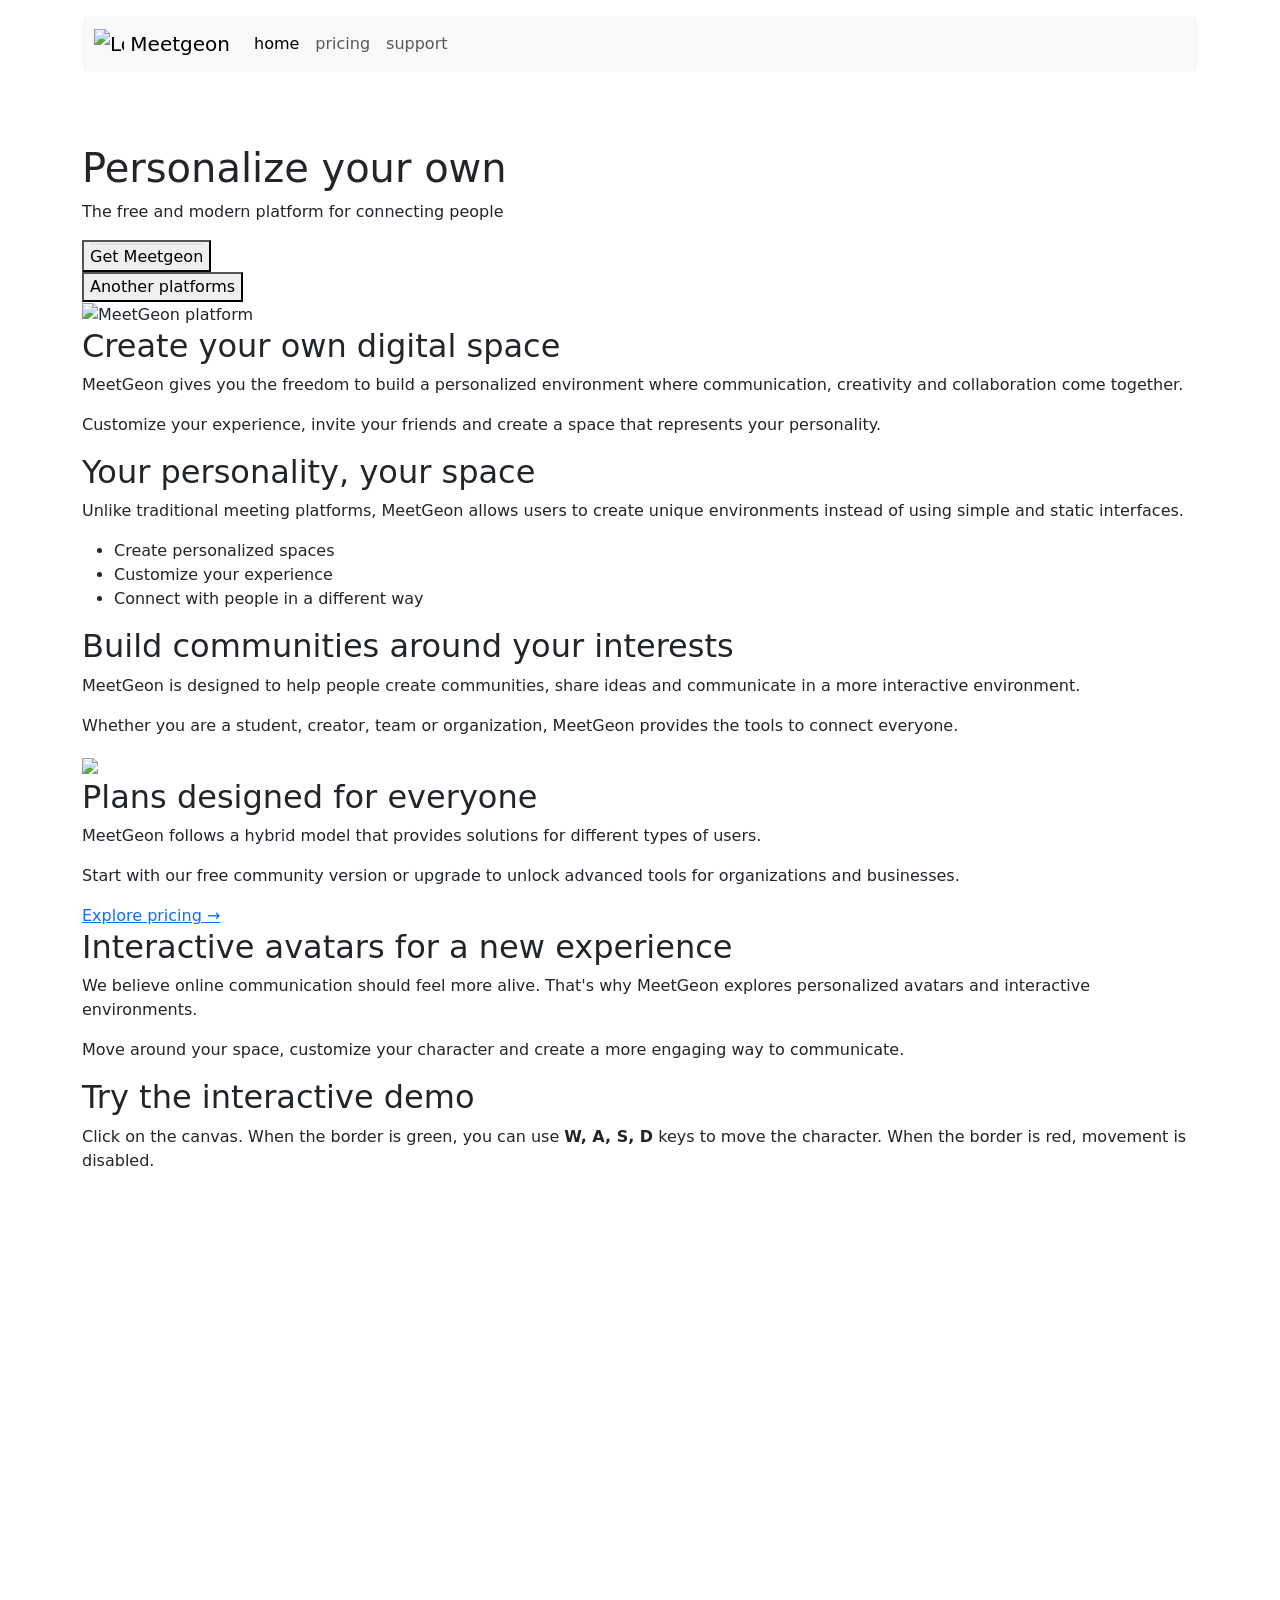
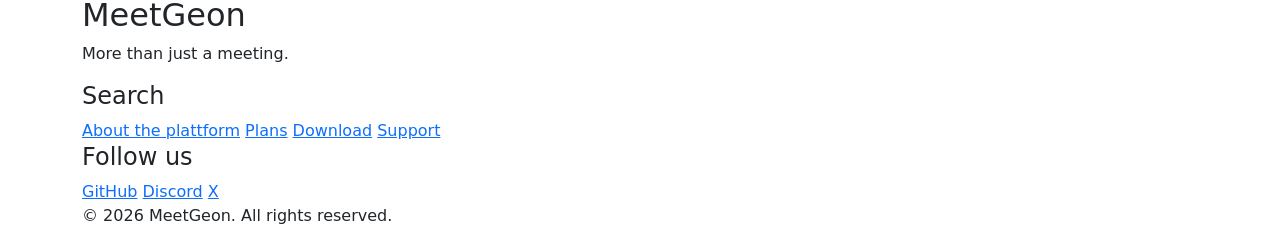
==== docs/index.html @ 1385c7f5 "links" ====
<!doctype html>
<html lang="en">
  <head>
    <title>Meetgeon</title>
    <!--Meta-->
    <meta charset="UTF-8" />
    <meta name="viewport" content="width=device-width, initial-scale=1.0" />
    <!--Boostrap-->
    <link
      href="https://cdn.jsdelivr.net/npm/bootstrap@5.3.3/dist/css/bootstrap.min.css"
      rel="stylesheet"
    />
    <!--Css-->
    <link rel="stylesheet" href="css/main.css" />
    <link rel="stylesheet" href="css/index.css" />
    <!--Js-->
    <script src="js/script.js" defer></script>
    <script src="js/player.js" defer></script>
    <!--Fonts-->
    <script src="https://cdn.jsdelivr.net/npm/typed.js@2.0.12"></script>
    <link rel="preconnect" href="https://fonts.googleapis.com" />
    <link rel="preconnect" href="https://fonts.gstatic.com" crossorigin />
    <link
      href="https://fonts.googleapis.com/css2?family=Inter:wght@300;400;500;600;700;800&display=swap"
      rel="stylesheet"
    />
    <!--Open Graph-->
    <meta property="og:title" content="Juni | Web Developer" />
    <meta property="og:description" content="Your trusted meeting platform" />
    <meta property="og:url" content="https://www.Meetgeon.com" />
    <meta property="og:type" content="website" />
    <meta property="og:site_name" content="Meetgeon" />
    <meta property="og:locale" content="en_US" />
    <meta property="og:image" content="" />
    <meta property="og:image:width" content="1200" />
    <meta property="og:image:height" content="630" />
    <meta property="og:image:type" content="image/jpg" />
    <meta property="og:image:alt" content="Preview of my website" />
  </head>
  <body>
    <!--Nav-bar-->
    <div class="container mt-3">
      <nav class="navbar navbar-expand-lg bg-body-tertiary rounded">
        <div class="container-fluid">
          <a class="navbar-brand" href="#">
            <img
              src="images/Logo.webp"
              width="30"
              height="30"
              class="d-inline-block align-top"
              alt="Logo"
            />
            Meetgeon
          </a>

          <button
            class="navbar-toggler"
            type="button"
            data-bs-toggle="collapse"
            data-bs-target="#navbarNav"
            aria-controls="navbarNav"
            aria-expanded="false"
            aria-label="Toggle navigation"
          >
            <span class="navbar-toggler-icon"></span>
          </button>

          <div class="collapse navbar-collapse" id="navbarNav">
            <ul class="navbar-nav">
              <li class="nav-item">
                <a class="nav-link active" href="index.html">home</a>
              </li>

              <li class="nav-item">
                <a class="nav-link" href="pricing.html">pricing</a>
              </li>

              <li class="nav-item">
                <a class="nav-link" href="support.html">support</a>
              </li>
            </ul>
            </div>
          </div>
        </div>
      </nav>
    </div>
    <!--Main-->
    <main class="container mt-4">
      <br />
      <br />
      <!--Title-->
      <div id="title">
        <h1>Personalize your own <span id="sub_ti"></span></h1>
        <p>The free and modern platform for connecting people</p>
        <button class="button">
          <div class="neon">
            <div class="gradient"></div>
          </div>
          <div class="border">
            <div class="gradient"></div>
          </div>
          <div class="content">Get Meetgeon</div>
        </button>
        <div class="container1">
          <button class="button1">Another platforms</button>
        </div>
      </div>
      <!--Card-introduction-->
      <section class="hero-feature">
        <div class="feature-image">
          <img src="images/Logo.webp" alt="MeetGeon platform" />
        </div>

        <div class="feature-content">
          <h2>Create your own digital space</h2>

          <p>
            MeetGeon gives you the freedom to build a personalized environment
            where communication, creativity and collaboration come together.
          </p>

          <p>
            Customize your experience, invite your friends and create a space
            that represents your personality.
          </p>
        </div>
      </section>
      <!--Card-->
      <section class="feature-card">
        <div class="feature-content">
          <h2>Your personality, your space</h2>

          <p>
            Unlike traditional meeting platforms, MeetGeon allows users to
            create unique environments instead of using simple and static
            interfaces.
          </p>

          <ul>
            <li>Create personalized spaces</li>

            <li>Customize your experience</li>

            <li>Connect with people in a different way</li>
          </ul>
        </div>
      </section>
      <!--Card-call-->
      <section class="feature-card">
        <div class="feature-content">
          <h2>Build communities around your interests</h2>
          <p>
            MeetGeon is designed to help people create communities, share ideas
            and communicate in a more interactive environment.
          </p>

          <p>
            Whether you are a student, creator, team or organization, MeetGeon
            provides the tools to connect everyone.
          </p>
          <div class="img_div">
             <img class="call" src="images/call.png">
          </div>
        </div>
      </section>
      <!--Card-pricing-->
      <section class="feature-card">
        <div class="feature-content">
          <h2>Plans designed for everyone</h2>

          <p>
            MeetGeon follows a hybrid model that provides solutions for
            different types of users.
          </p>

          <p>
            Start with our free community version or upgrade to unlock advanced
            tools for organizations and businesses.
          </p>

          <a href="pricing.html"> Explore pricing → </a>
        </div>
      </section>
      <!--Card_Canvas-->
      <section class="feature-card avatar-section">
        <div class="feature-content">
          <h2>Interactive avatars for a new experience</h2>

          <p>
            We believe online communication should feel more alive. That's why
            MeetGeon explores personalized avatars and interactive environments.
          </p>

          <p>
            Move around your space, customize your character and create a more
            engaging way to communicate.
          </p>
        </div>
      </section>
      <!--Card_Demo-->
      <section class="demo-section">
        <h2>Try the interactive demo</h2>
        <p>
          Click on the canvas. When the border is green, you can use
          <b>W, A, S, D</b> keys to move the character. When the border is red,
          movement is disabled.
        </p>
        <canvas id="canvas" width="800" height="400"></canvas>
      </section>
      <!--Footer-->
      <footer class="footer">
        <div class="footer-container">
          <div class="footer-brand">
            <h2>MeetGeon</h2>
            <p>More than just a meeting.</p>
          </div>

          <div class="footer-links">
            <h4>Search</h4>
            <a href="index.html">About the plattform</a>
            <a href="pricing.html">Plans</a>
            <a href="#">Download</a>
            <a href="support.html">Support</a>
          </div>

          <div class="footer-social">
            <h4>Follow us</h4>
            <a href="https://github.com/JuniDevCR/Project-Meetgeon"><i class="bi bi-github"></i> GitHub</a>
            <a href="https://discord.gg/W8zQ3StuV"><i class="bi bi-discord"></i> Discord</a>
            <a href="https://x.com/MeetGeon"><i class="bi bi-twitter-x"></i> X</a>
          </div>
        </div>

        <div class="footer-bottom">
          <p>© 2026 MeetGeon. All rights reserved.</p>
        </div>
      </footer>
    </main>

    <script src="https://cdn.jsdelivr.net/npm/bootstrap@5.3.3/dist/js/bootstrap.bundle.min.js"></script>
  </body>
</html>
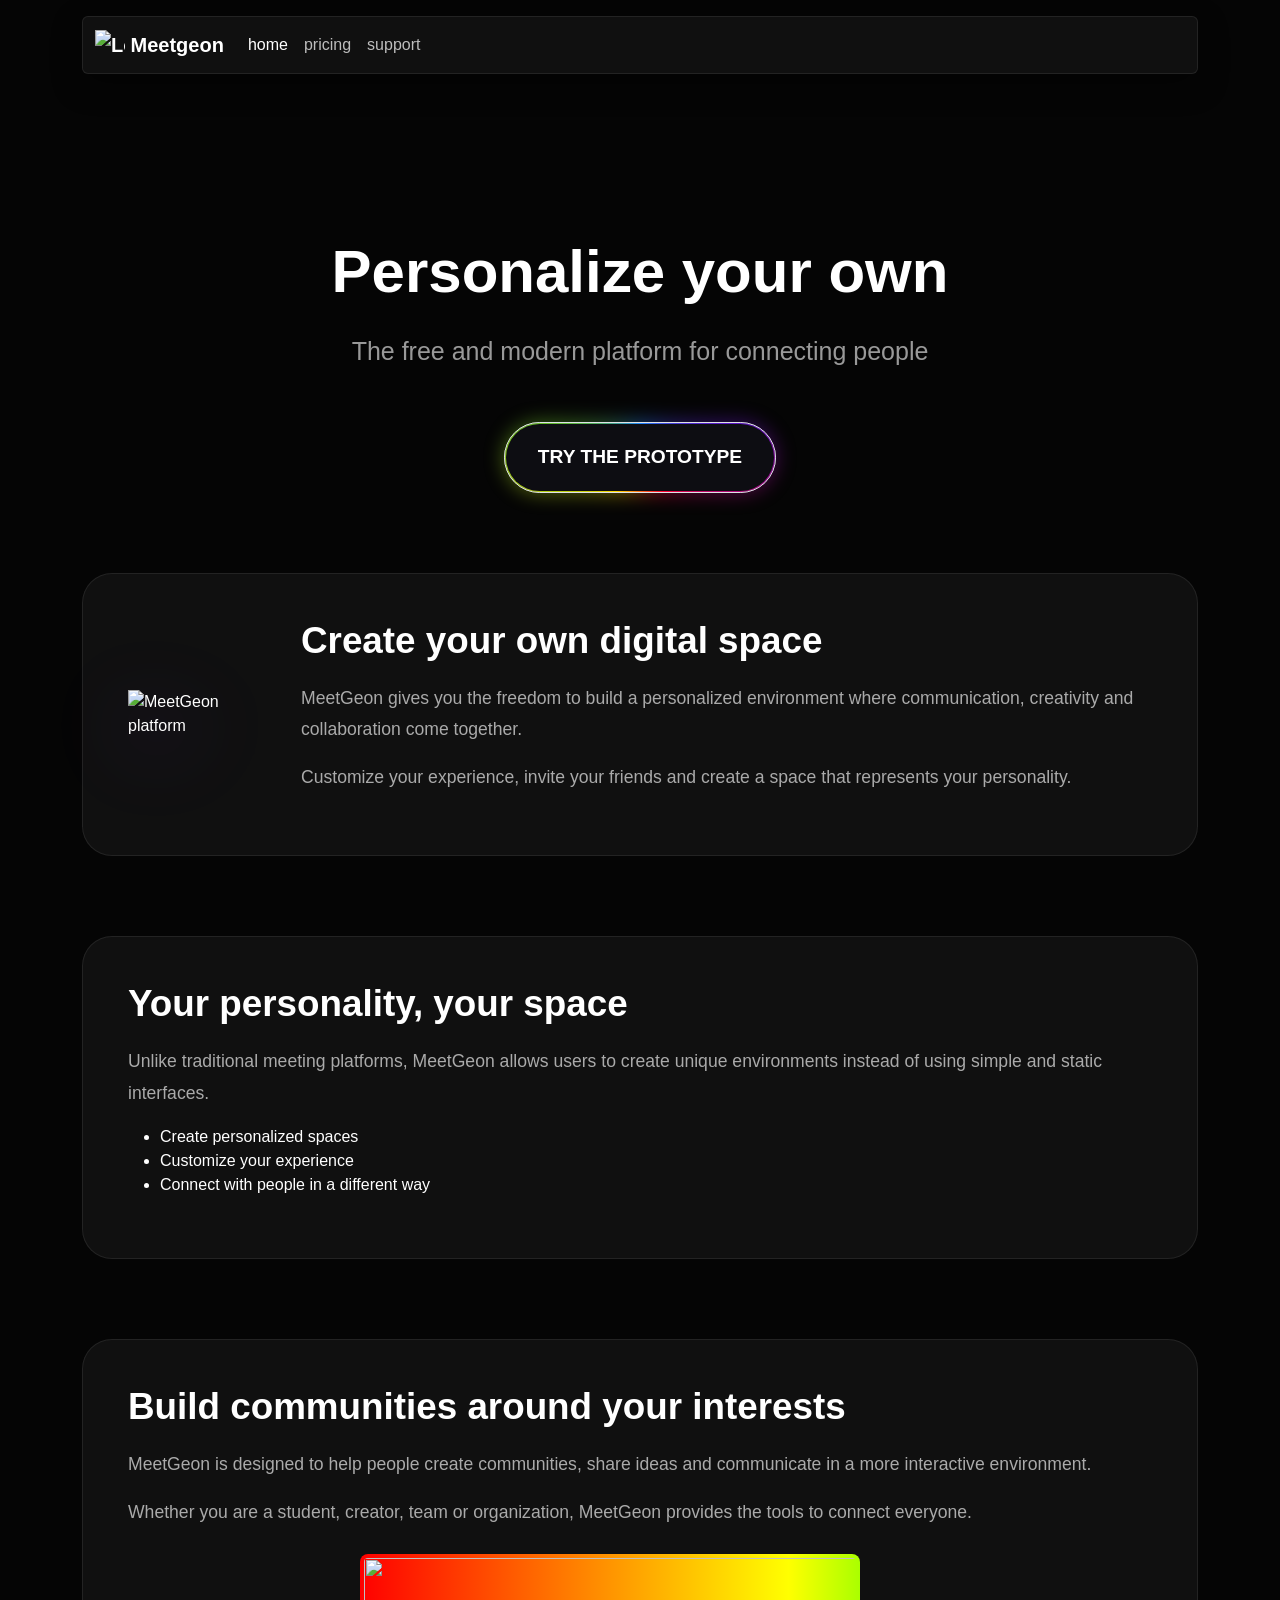
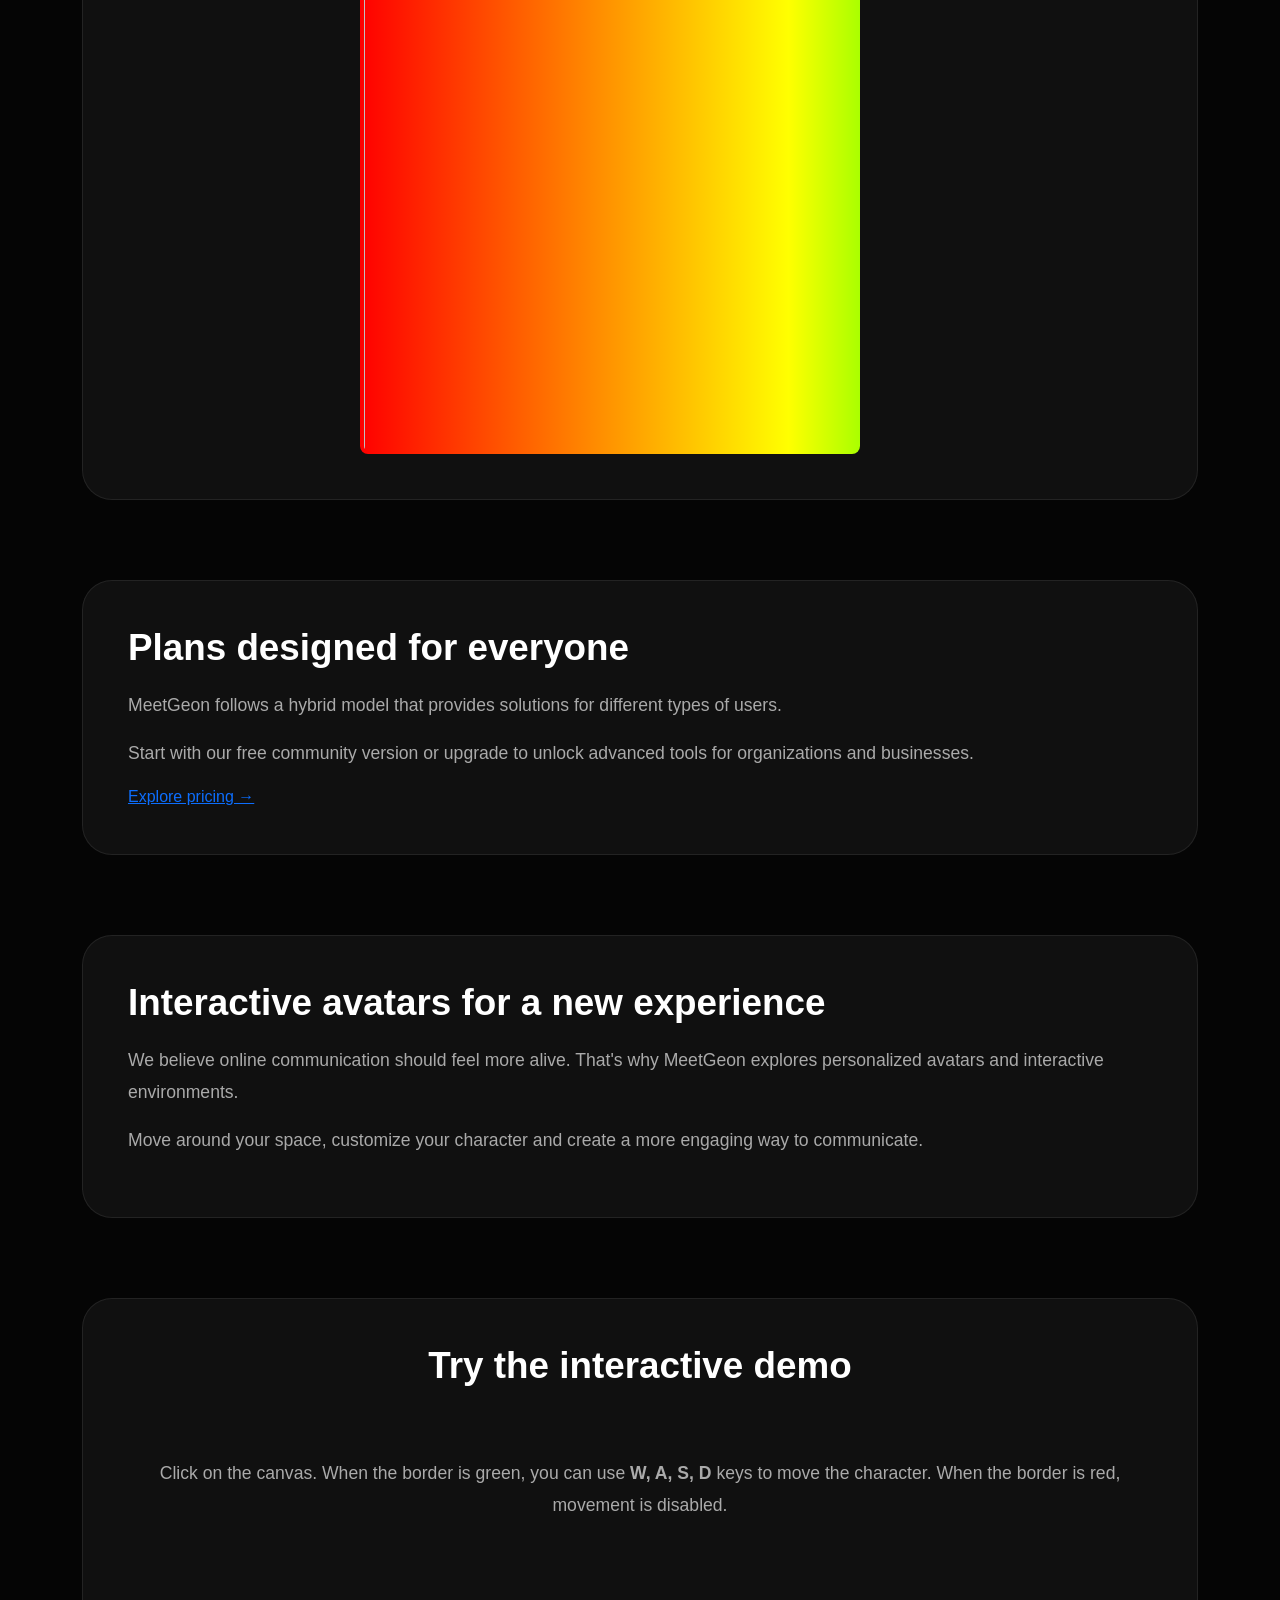
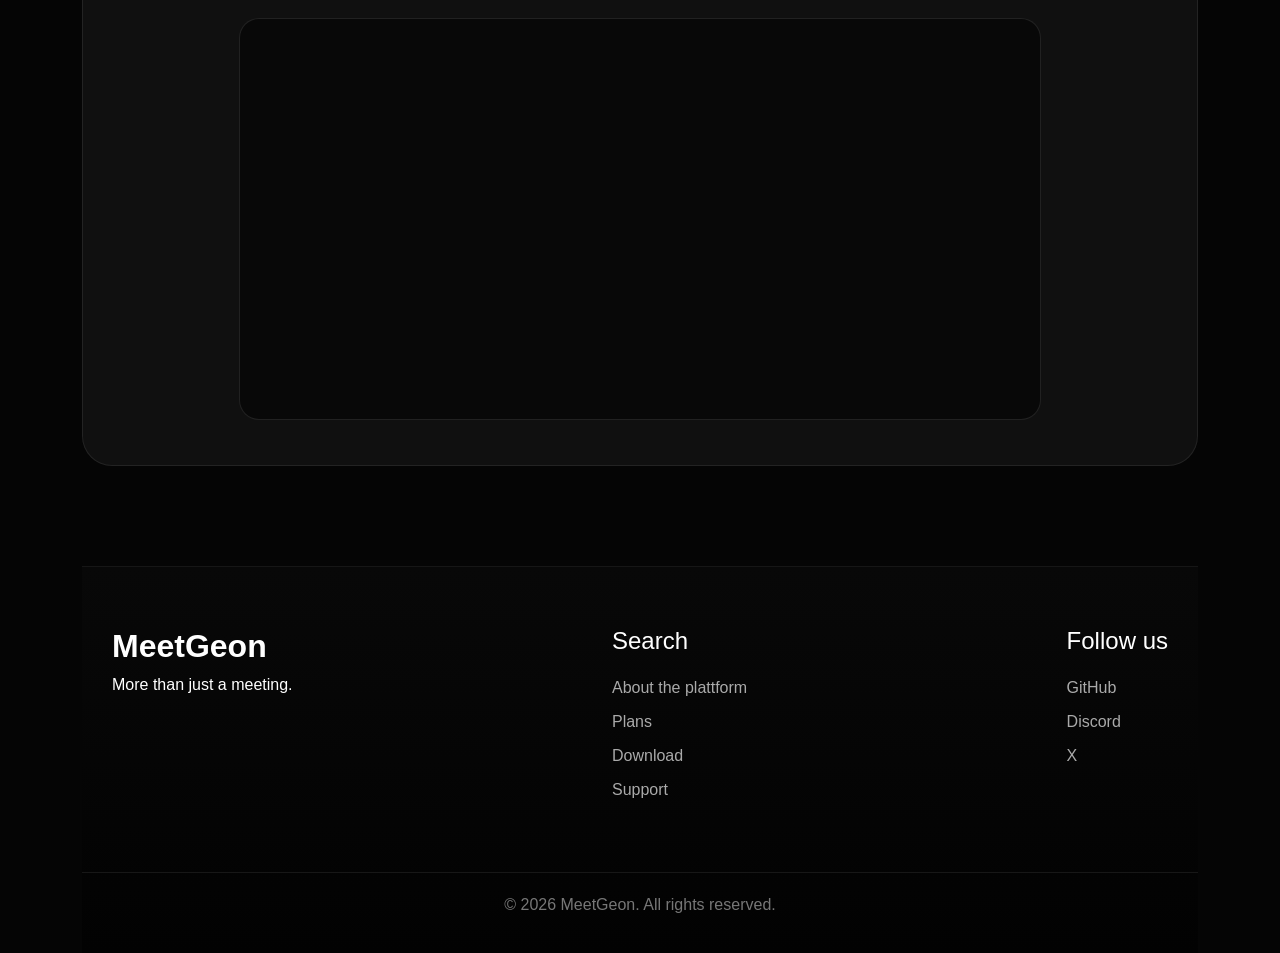
==== commit 17ad96f3: "cambios en home y nuevo index para el prototipo" ====
--- a/docs/index.html
+++ b/docs/index.html
@@ -31,10 +31,10 @@
     <meta property="og:type" content="website" />
     <meta property="og:site_name" content="Meetgeon" />
     <meta property="og:locale" content="en_US" />
-    <meta property="og:image" content="" />
+    <meta property="og:image" content="./images/Logo.webp" />
     <meta property="og:image:width" content="1200" />
     <meta property="og:image:height" content="630" />
-    <meta property="og:image:type" content="image/jpg" />
+    <meta property="og:image:type" content="image/webp" />
     <meta property="og:image:alt" content="Preview of my website" />
   </head>
   <body>
@@ -99,11 +99,8 @@
           <div class="border">
             <div class="gradient"></div>
           </div>
-          <div class="content">Get Meetgeon</div>
+          <div class="content">Try the Prototype</div>
         </button>
-        <div class="container1">
-          <button class="button1">Another platforms</button>
-        </div>
       </div>
       <!--Card-introduction-->
       <section class="hero-feature">
--- a/docs/css/main.css
+++ b/docs/css/main.css
@@ -0,0 +1,15 @@
+/*Transicion*/
+@keyframes pageEnter {
+  from {
+    opacity: 0;
+    transform: translateY(8px);
+  }
+  to {
+    opacity: 1;
+    transform: translateY(0);
+  }
+}
+
+body {
+  animation: pageEnter 1.5s ease-out forwards;
+}
--- a/docs/css/index.css
+++ b/docs/css/index.css
@@ -0,0 +1,433 @@
+body {
+  background: #050505;
+  color: #ffffff;
+  font-family: "Inter", sans-serif;
+}
+
+/*Navbar*/
+
+.navbar {
+  background: rgba(20, 20, 20, 0.75) !important;
+  backdrop-filter: blur(15px);
+
+  border: 1px solid rgba(255, 255, 255, 0.08);
+
+  box-shadow: 0 10px 30px rgba(0, 0, 0, 0.4);
+}
+
+.navbar-brand {
+  color: white !important;
+  font-weight: 700;
+}
+
+.nav-link {
+  color: #bdbdbd !important;
+  transition: 0.3s;
+}
+
+.nav-link:hover,
+.nav-link.active {
+  color: white !important;
+}
+
+/*Boostrap buttons*/
+
+.btn {
+  border-radius: 12px;
+  transition: 0.3s;
+}
+
+.btn-primary {
+  background: linear-gradient(135deg, #7c3aed, #2563eb);
+
+  border: none;
+}
+
+.btn-primary:hover {
+  transform: translateY(-2px);
+
+  box-shadow: 0 10px 25px rgba(124, 58, 237, 0.4);
+}
+
+.btn-outline-primary {
+  border-color: #6366f1;
+
+  color: white;
+}
+
+/*Hero*/
+
+#title {
+  text-align: center;
+
+  margin: 90px auto 70px;
+
+  max-width: 1000px;
+}
+
+#title h1 {
+  font-size: 60px;
+
+  font-weight: 800;
+
+  line-height: 1.2;
+}
+
+#title p {
+  margin-top: 25px;
+
+  color: #999;
+
+  font-size: 25px;
+}
+
+/* Animated text */
+
+#sub_ti {
+  font-size: 60px;
+
+  background: linear-gradient(
+    90deg,
+    red,
+    orange,
+    yellow,
+    green,
+    cyan,
+    blue,
+    violet
+  );
+
+  background-size: 200% 200%;
+
+  -webkit-background-clip: text;
+
+  -webkit-text-fill-color: transparent;
+
+  animation: rainbow 8s linear infinite;
+}
+
+@keyframes rainbow {
+  0% {
+    background-position: 0% 50%;
+  }
+
+  100% {
+    background-position: 200% 50%;
+  }
+}
+
+/*Neon button*/
+
+.button {
+  position: relative;
+
+  display: inline-block;
+
+  border: none;
+
+  border-radius: 999px;
+
+  padding: 2px;
+
+  background: gray;
+
+  cursor: pointer;
+
+  margin-top: 35px;
+}
+
+.content {
+  position: relative;
+
+  display: flex;
+
+  align-items: center;
+
+  justify-content: center;
+
+  padding: 1.2rem 2rem;
+
+  color: white;
+
+  background: #0d0d12;
+
+  border-radius: 999px;
+
+  font-size: 1.2rem;
+
+  font-weight: 700;
+
+  text-transform: uppercase;
+}
+
+.border,
+.neon {
+  position: absolute;
+
+  width: 100%;
+
+  height: 100%;
+
+  top: 0;
+
+  left: 0;
+
+  overflow: hidden;
+
+  border-radius: 999px;
+}
+
+.neon {
+  filter: blur(10px);
+
+  opacity: 0.5;
+}
+
+.gradient {
+  position: absolute;
+
+  inset: -200px;
+
+  background: conic-gradient(
+    from 0deg,
+
+    #1e87ff,
+    #5c13c4,
+    #ff0033,
+    #ffda00,
+    #64bc26,
+    #1e87ff
+  );
+
+  animation: rotate 4s linear infinite;
+}
+
+@keyframes rotate {
+  from {
+    transform: rotate(0deg);
+  }
+
+  to {
+    transform: rotate(360deg);
+  }
+}
+
+/*Feature sections*/
+
+.feature-card,
+.hero-feature,
+.demo-section {
+  margin-top: 80px;
+
+  padding: 45px;
+
+  display: flex;
+
+  align-items: center;
+
+  gap: 50px;
+
+  background: rgba(20, 20, 20, 0.75);
+
+  backdrop-filter: blur(20px);
+
+  border: 1px solid rgba(255, 255, 255, 0.08);
+
+  border-radius: 30px;
+
+  transition: 0.35s;
+}
+
+.feature-card:hover,
+.hero-feature:hover,
+.demo-section:hover {
+  transform: translateY(-5px);
+
+  border-color: #6366f1;
+
+  box-shadow: 0 20px 50px rgba(0, 0, 0, 0.5);
+}
+
+.feature-content h2,
+.demo-section h2 {
+  font-size: 2.3rem;
+
+  font-weight: 800;
+
+  margin-bottom: 20px;
+}
+
+.feature-content p,
+.demo-section p {
+  color: #aaa;
+
+  line-height: 1.8;
+
+  font-size: 1.1rem;
+}
+
+.feature-image img {
+  width: 200px;
+
+  filter: drop-shadow(0 20px 40px rgba(124, 58, 237, 0.4));
+}
+
+/*Canvas*/
+
+.demo-section {
+  flex-direction: column;
+
+  text-align: center;
+}
+
+#canvas {
+  margin-top: 30px;
+
+  max-width: 100%;
+
+  border-radius: 20px;
+
+  background: #080808;
+
+  border: 1px solid rgba(255, 255, 255, 0.1);
+}
+
+/*Footer*/
+
+.footer {
+  margin-top: 100px;
+
+  background: linear-gradient(180deg, #080808, #020202);
+
+  border-top: 1px solid rgba(255, 255, 255, 0.08);
+}
+
+.footer-container {
+  max-width: 1200px;
+
+  margin: auto;
+
+  padding: 60px 30px;
+
+  display: flex;
+
+  justify-content: space-between;
+
+  gap: 40px;
+}
+
+.footer h2 {
+  font-size: 2rem;
+
+  font-weight: 800;
+}
+
+.footer h4 {
+  margin-bottom: 20px;
+}
+
+.footer a {
+  display: block;
+
+  color: #aaa;
+
+  text-decoration: none;
+
+  margin: 10px 0;
+
+  transition: 0.3s;
+}
+
+.footer a:hover {
+  color: white;
+
+  transform: translateX(5px);
+}
+
+.footer-bottom {
+  text-align: center;
+
+  padding: 20px;
+
+  border-top: 1px solid rgba(255, 255, 255, 0.08);
+
+  color: #777;
+}
+
+/*Mobile*/
+
+@media (max-width: 768px) {
+  #title h1,
+  #sub_ti {
+    font-size: 40px;
+  }
+
+  #title p {
+    font-size: 18px;
+  }
+
+  .feature-card,
+  .hero-feature,
+  .demo-section {
+    flex-direction: column;
+
+    text-align: center;
+
+    padding: 30px;
+  }
+
+  .feature-image img {
+    width: 140px;
+  }
+
+  .footer-container {
+    flex-direction: column;
+
+    text-align: center;
+  }
+}
+
+/*Image in card*/
+
+.img_div {
+  display: flex;
+  justify-content: center;
+  margin-top: 25px; /* Espacio con el texto de arriba */
+}
+
+.img_div .call {
+  width: 500px;
+  height: 500px;
+  object-fit: cover;
+  border-radius: 8px;
+
+  /* Borde arcoíris directo en la imagen */
+  padding: 4px;
+  background: linear-gradient(
+    90deg,
+    #ff0000,
+    #ff7f00,
+    #ffff00,
+    #00ff00,
+    #00ffff,
+    #0000ff,
+    #8b00ff,
+    #ff0000
+  );
+  background-size: 300% 300%;
+  animation: rainbow-border 4s linear infinite;
+}
+
+@keyframes rainbow-border {
+  0% {
+    background-position: 0% 50%;
+  }
+  50% {
+    background-position: 100% 50%;
+  }
+  100% {
+    background-position: 0% 50%;
+  }
+}
+
+/*Css hecho con ayuda de la Ia */
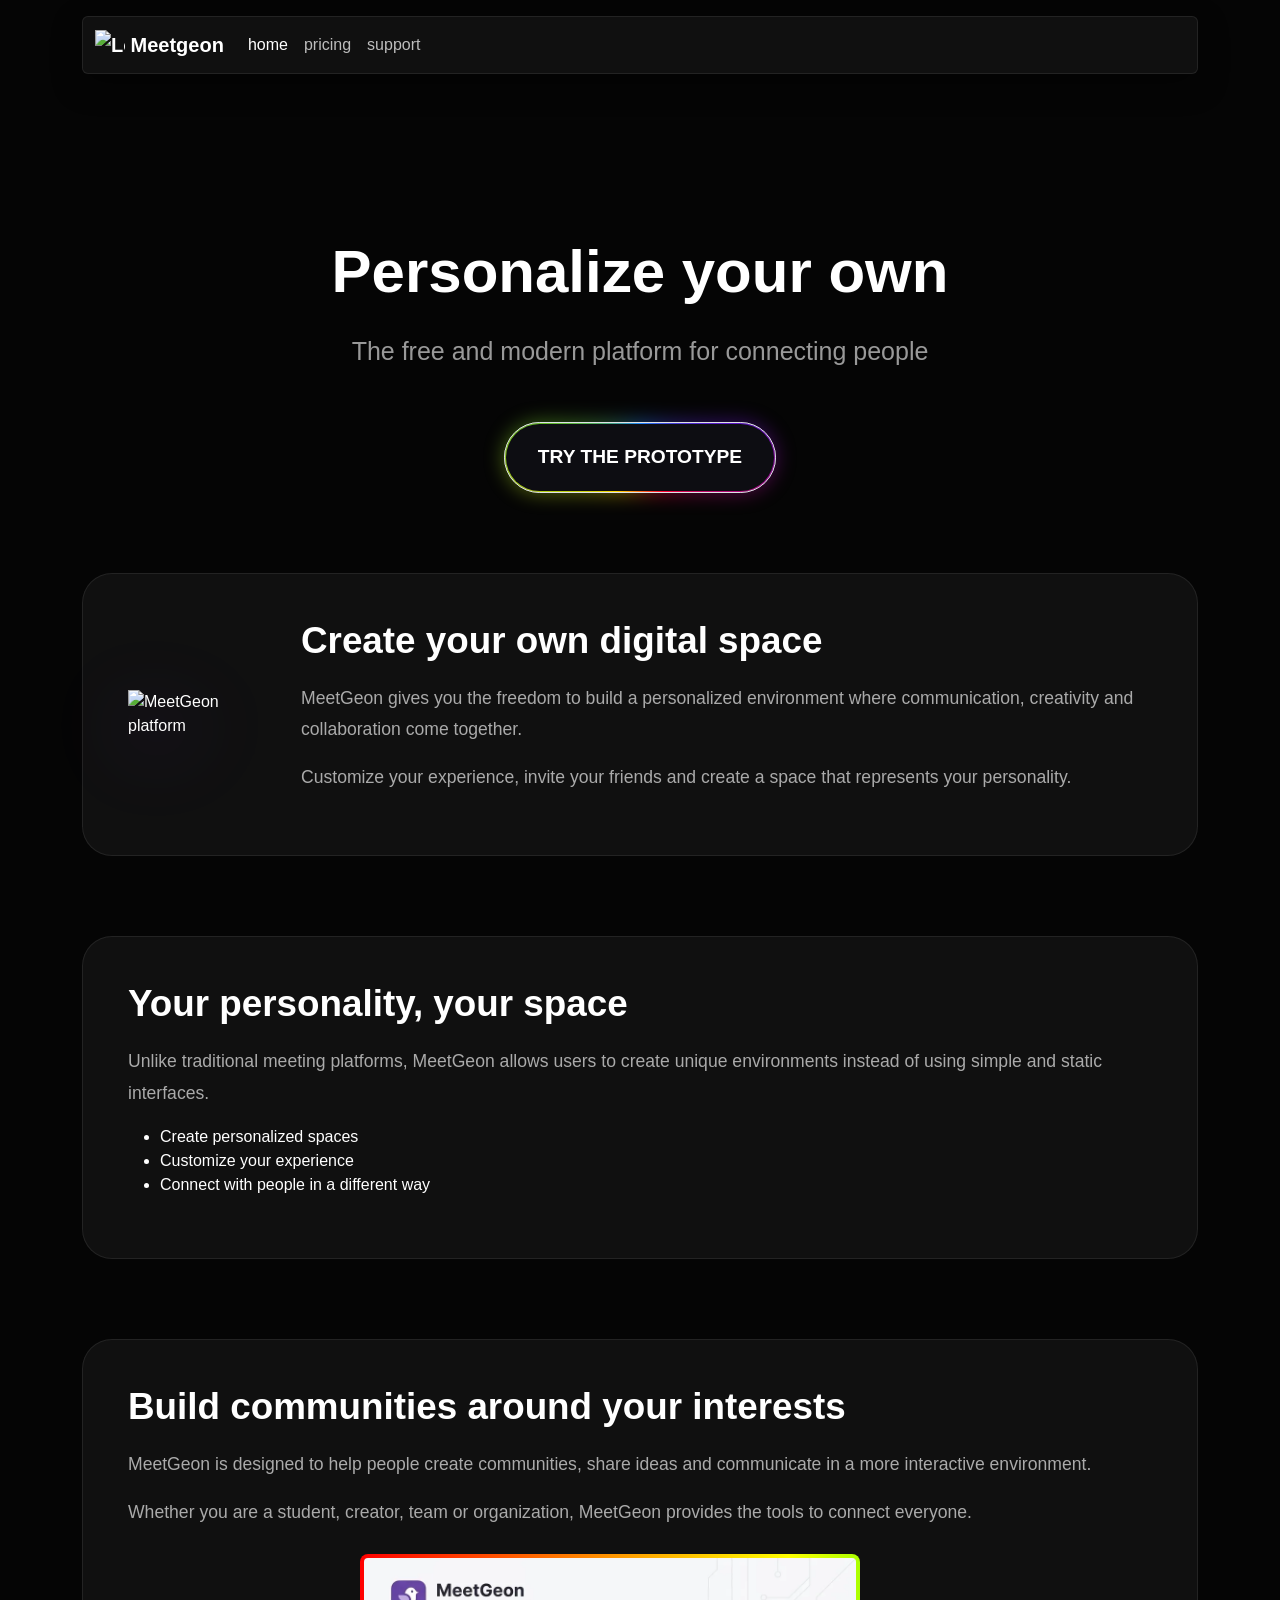
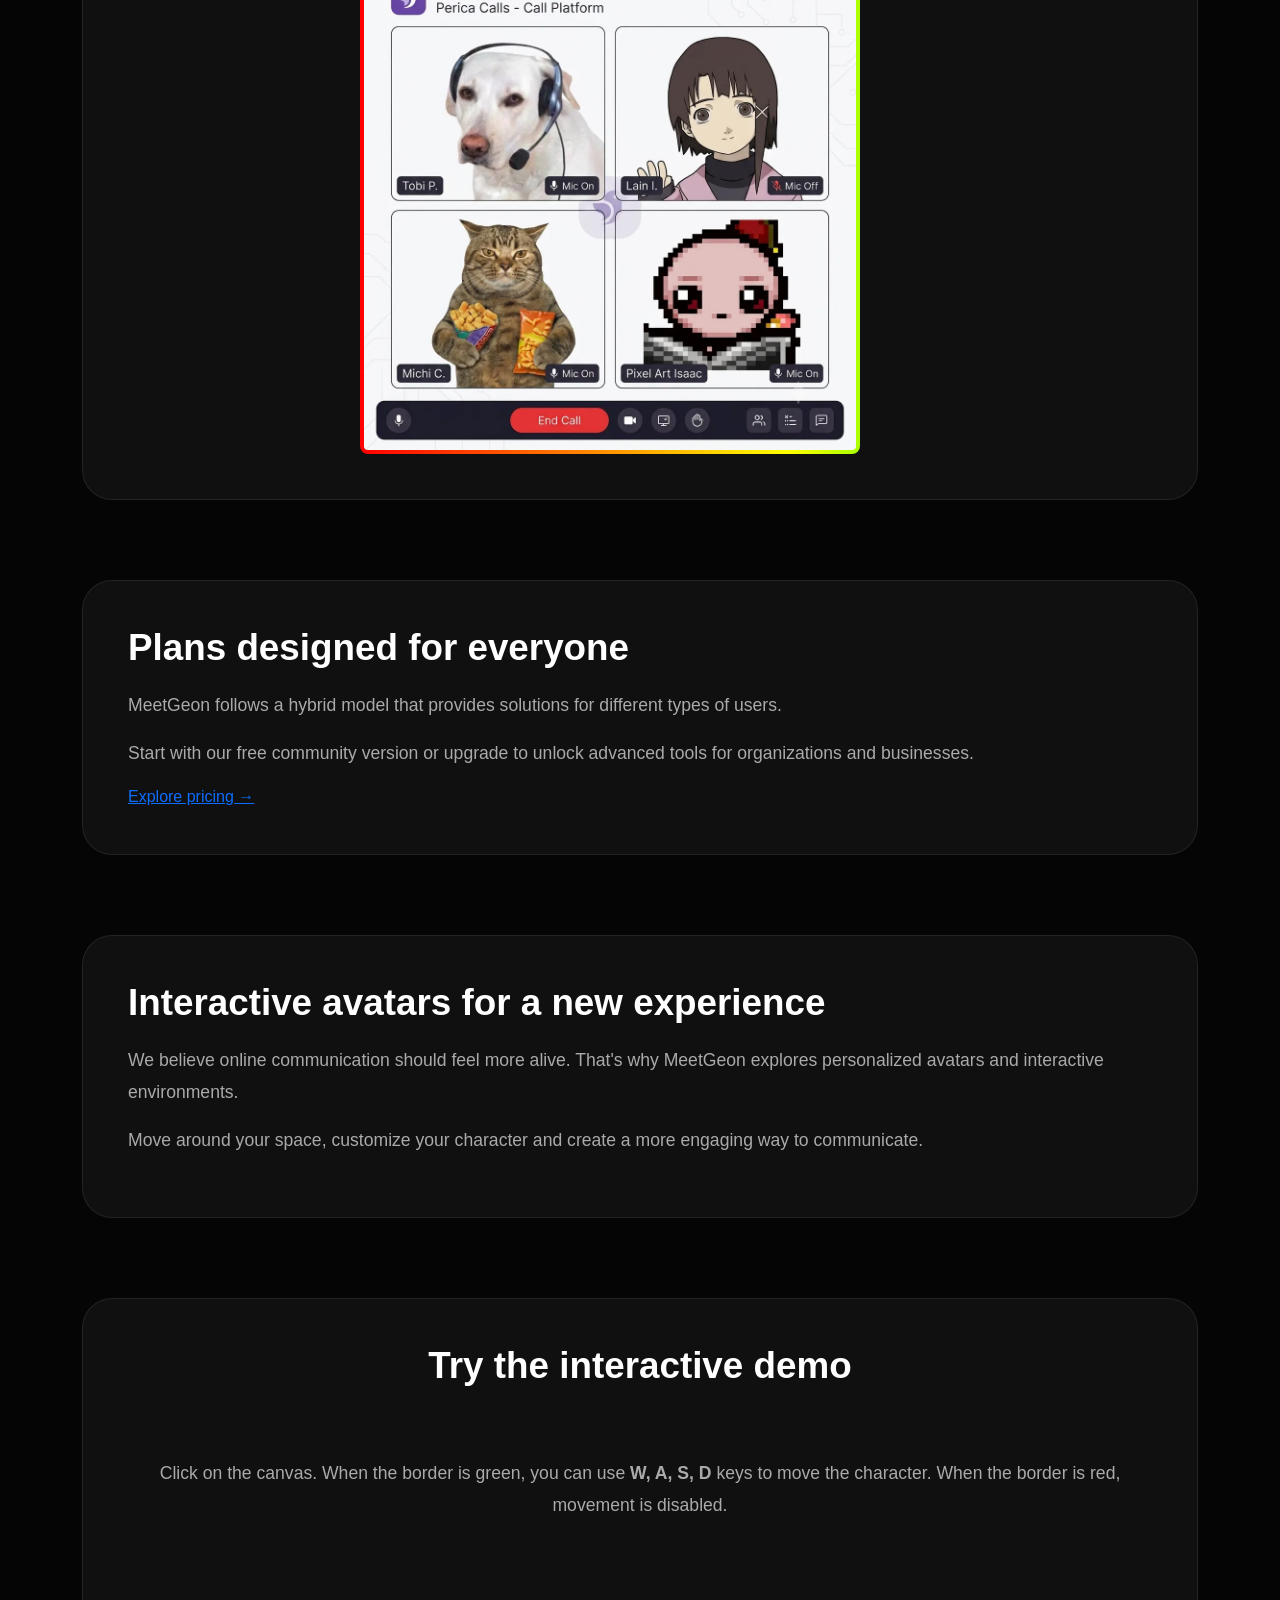
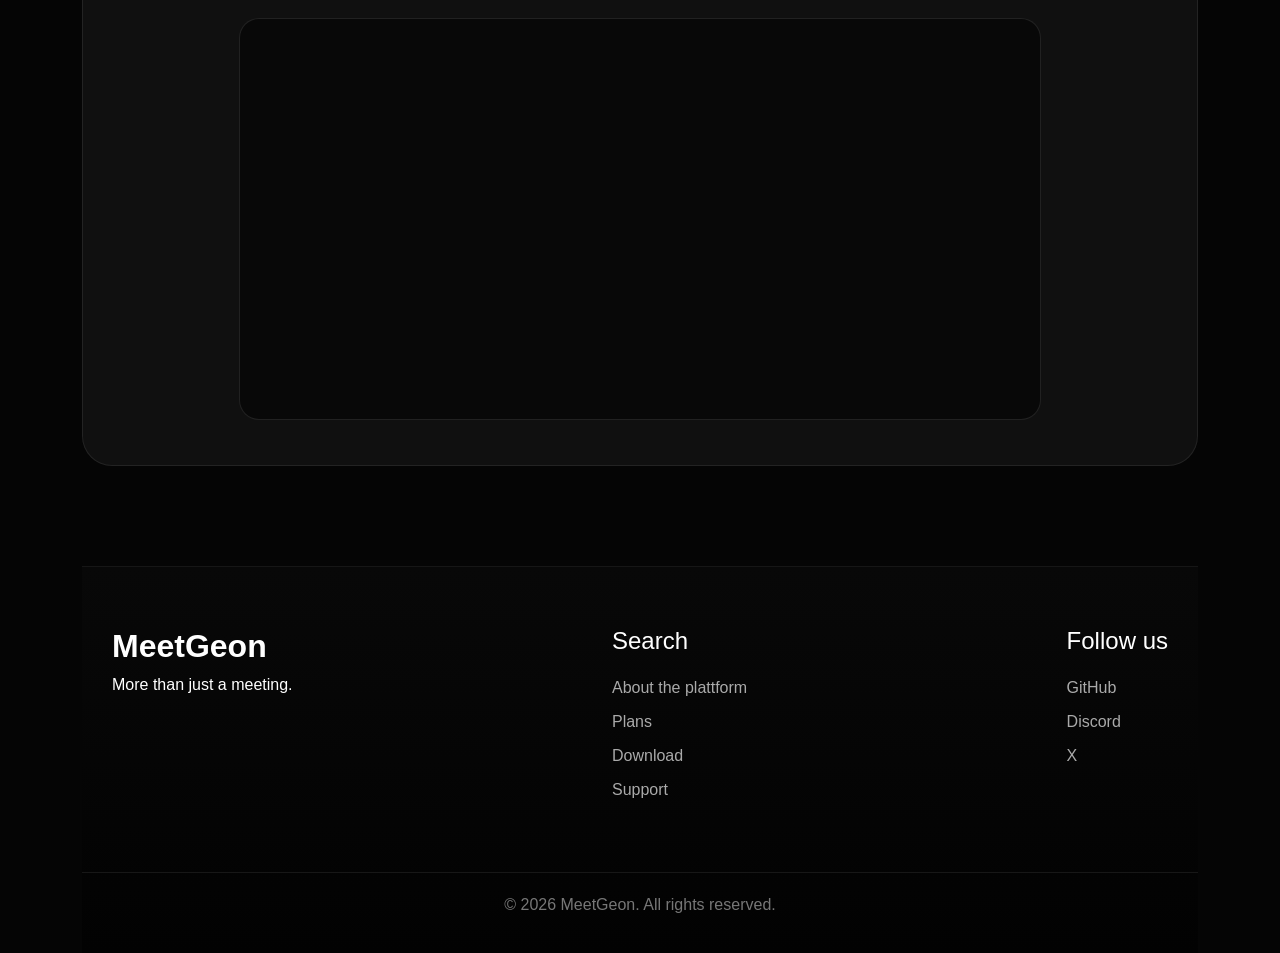
==== commit 4d3a3b76: "cambios en pricing con imagenes y mas creditos" ====
--- a/docs/index.html
+++ b/docs/index.html
@@ -156,7 +156,7 @@
             provides the tools to connect everyone.
           </p>
           <div class="img_div">
-             <img class="call" src="images/call.png">
+             <img class="call" src="images/call.webp">
           </div>
         </div>
       </section>
